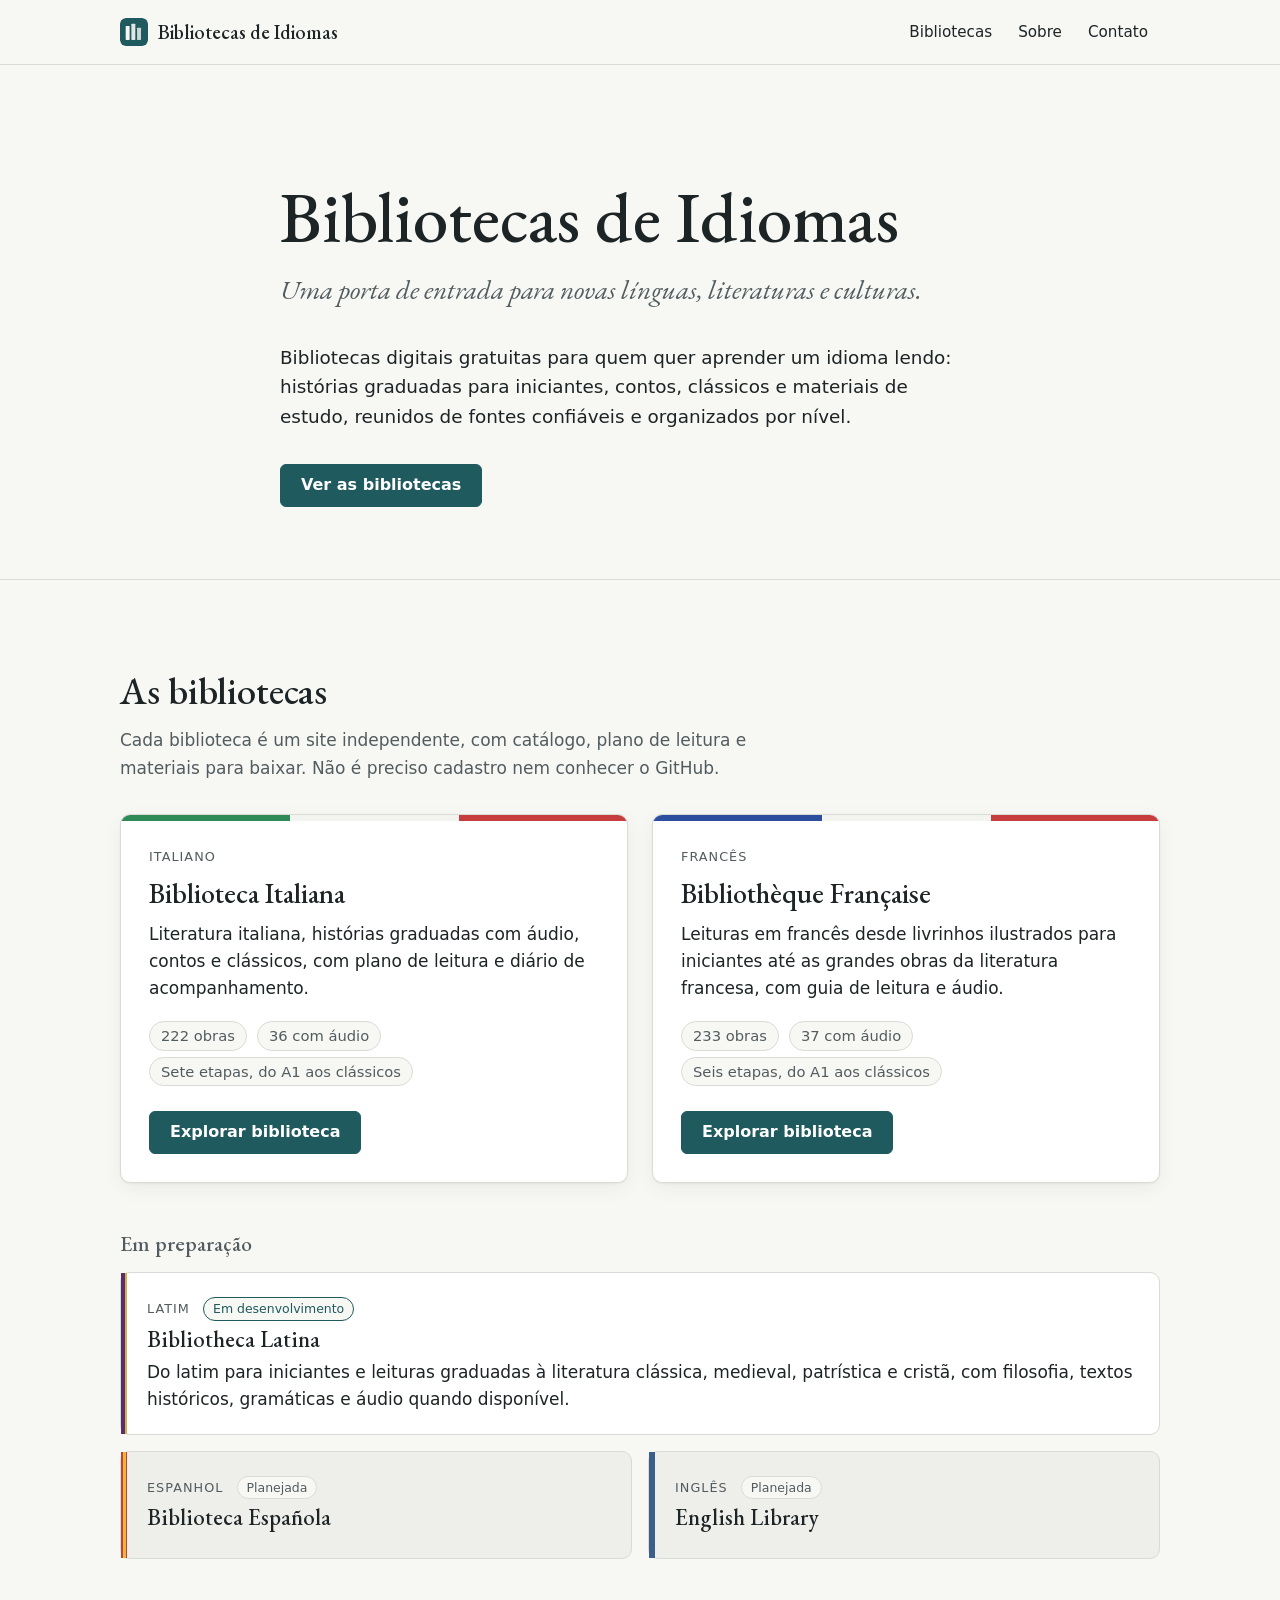
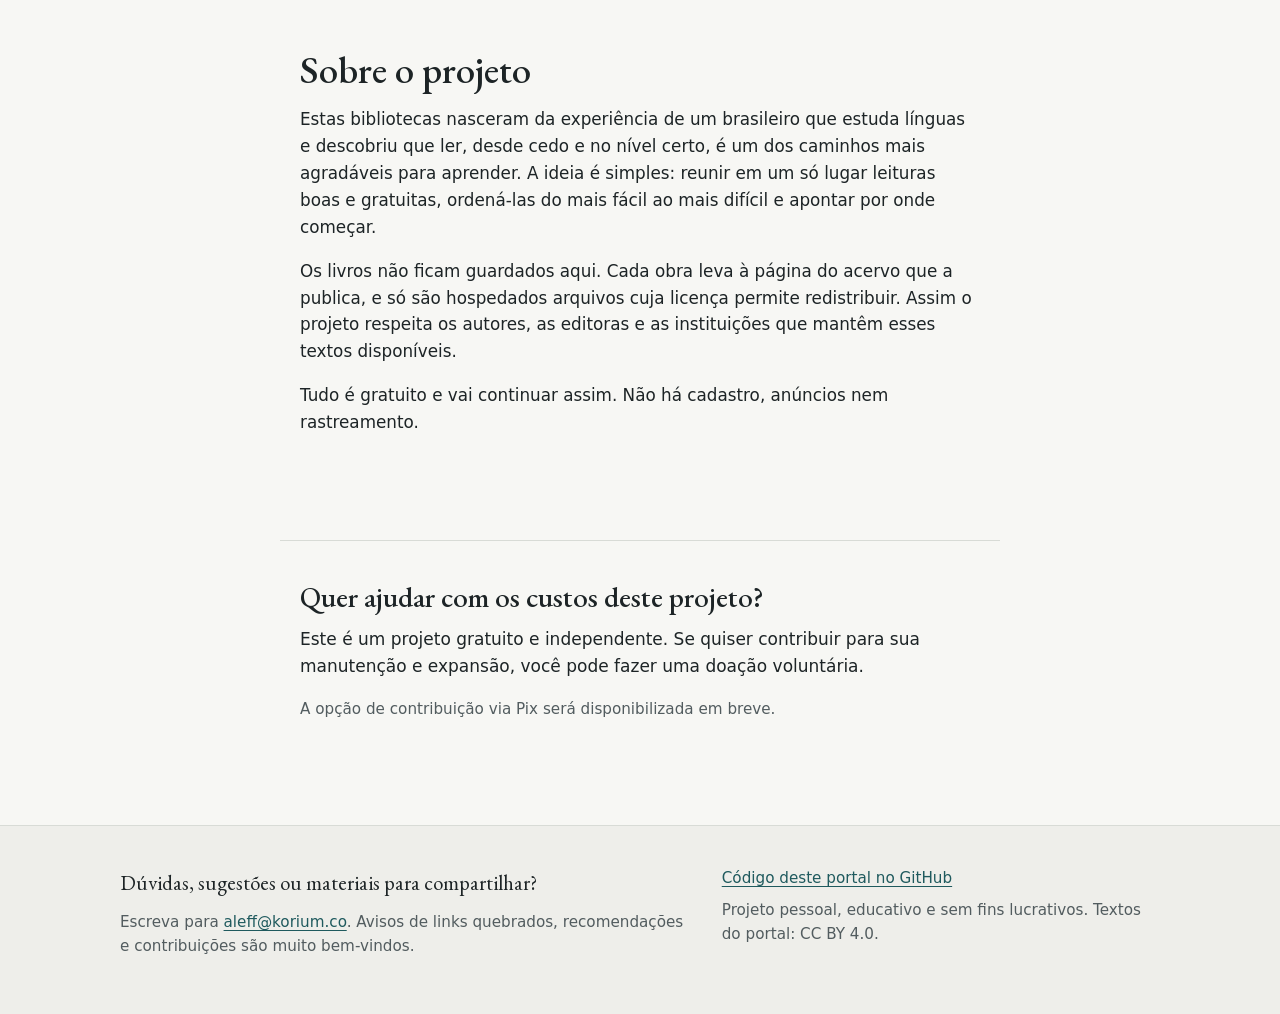
==== index.html @ 207a4b2d "feat: build central portal for the language libraries Static single-page portal in Brazilian Portugu" ====
<!doctype html>
<html lang="pt-BR">
<head>
<meta charset="utf-8">
<meta name="viewport" content="width=device-width, initial-scale=1">
<title>Bibliotecas de Idiomas: leituras gratuitas em italiano, francês e outras línguas</title>
<meta name="description" content="Uma porta de entrada para novas línguas, literaturas e culturas. Bibliotecas digitais gratuitas para aprender idiomas lendo: histórias graduadas, contos, clássicos e materiais de estudo em italiano, francês e, em breve, latim.">
<link rel="canonical" href="https://lg.korium.co/">
<meta property="og:url" content="https://lg.korium.co/">
<meta property="og:type" content="website">
<meta property="og:site_name" content="Bibliotecas de Idiomas">
<meta property="og:title" content="Bibliotecas de Idiomas">
<meta property="og:description" content="Uma porta de entrada para novas línguas, literaturas e culturas. Bibliotecas digitais gratuitas para aprender idiomas lendo.">
<meta property="og:image" content="https://lg.korium.co/assets/og.png">
<meta property="og:image:width" content="1200">
<meta property="og:image:height" content="630">
<meta property="og:locale" content="pt_BR">
<meta name="twitter:card" content="summary_large_image">
<meta name="theme-color" content="#1f5a5e">
<link rel="icon" href="assets/favicon.svg" type="image/svg+xml">
<link rel="preload" href="assets/fonts/ebgaramond-latin.woff2" as="font" type="font/woff2" crossorigin>
<link rel="stylesheet" href="assets/style.css">
<script type="application/ld+json">{"@context":"https://schema.org","@type":"WebSite","name":"Bibliotecas de Idiomas","url":"https://lg.korium.co/","inLanguage":"pt-BR","description":"Bibliotecas digitais gratuitas para aprender idiomas lendo: italiano, francês e, em breve, latim."}</script>
</head>
<body>
<a class="pular" href="#conteudo">Pular para o conteúdo</a>

<header class="topo">
  <div class="wrap">
    <a class="marca" href="#"><img src="assets/favicon.svg" alt="" width="28" height="28">Bibliotecas de Idiomas</a>
    <nav class="menu" aria-label="Principal">
      <a href="#bibliotecas">Bibliotecas</a>
      <a href="#sobre">Sobre</a>
      <a href="#contato">Contato</a>
    </nav>
  </div>
</header>

<main id="conteudo">

<section class="abertura">
  <div class="wrap">
    <h1>Bibliotecas de Idiomas</h1>
    <p class="subtitulo">Uma porta de entrada para novas línguas, literaturas e culturas.</p>
    <p class="lead">Bibliotecas digitais gratuitas para quem quer aprender um idioma lendo: histórias graduadas para iniciantes, contos, clássicos e materiais de estudo, reunidos de fontes confiáveis e organizados por nível.</p>
    <a class="botao" href="#bibliotecas">Ver as bibliotecas</a>
  </div>
</section>

<section id="bibliotecas" class="wrap secao">
  <h2>As bibliotecas</h2>
  <p class="intro">Cada biblioteca é um site independente, com catálogo, plano de leitura e materiais para baixar. Não é preciso cadastro nem conhecer o GitHub.</p>

  <!-- Bibliotecas publicadas. Para adicionar uma nova, copie um <article class="estante"> e ajuste data-lingua, textos e link. -->
  <div class="estantes">

    <article class="estante" data-lingua="it">
      <span class="faixa" aria-hidden="true"></span>
      <p class="idioma">Italiano</p>
      <h3>Biblioteca Italiana</h3>
      <p>Literatura italiana, histórias graduadas com áudio, contos e clássicos, com plano de leitura e diário de acompanhamento.</p>
      <ul class="fatos">
        <li>222 obras</li>
        <li>36 com áudio</li>
        <li>Sete etapas, do A1 aos clássicos</li>
      </ul>
      <a class="botao" href="https://oaleffemanuel.github.io/biblioteca-italiana/">Explorar biblioteca</a>
    </article>

    <article class="estante" data-lingua="fr">
      <span class="faixa" aria-hidden="true"></span>
      <p class="idioma">Francês</p>
      <h3>Bibliothèque Française</h3>
      <p>Leituras em francês desde livrinhos ilustrados para iniciantes até as grandes obras da literatura francesa, com guia de leitura e áudio.</p>
      <ul class="fatos">
        <li>233 obras</li>
        <li>37 com áudio</li>
        <li>Seis etapas, do A1 aos clássicos</li>
      </ul>
      <a class="botao" href="https://oaleffemanuel.github.io/biblioth-que-fran-aise/">Explorar biblioteca</a>
    </article>

  </div>

  <h3 class="titulo-futuras">Em preparação</h3>

  <!-- Bibliotecas futuras. Quando uma for publicada, mova-a para .estantes acima e adicione o link. -->
  <div class="futuras">

    <article class="futura destaque" data-lingua="la">
      <span class="faixa" aria-hidden="true"></span>
      <div>
        <p class="idioma">Latim <span class="estado">Em desenvolvimento</span></p>
        <h4>Bibliotheca Latina</h4>
        <p>Do latim para iniciantes e leituras graduadas à literatura clássica, medieval, patrística e cristã, com filosofia, textos históricos, gramáticas e áudio quando disponível.</p>
      </div>
    </article>

    <article class="futura" data-lingua="es">
      <span class="faixa" aria-hidden="true"></span>
      <div>
        <p class="idioma">Espanhol <span class="estado">Planejada</span></p>
        <h4>Biblioteca Española</h4>
      </div>
    </article>

    <article class="futura" data-lingua="en">
      <span class="faixa" aria-hidden="true"></span>
      <div>
        <p class="idioma">Inglês <span class="estado">Planejada</span></p>
        <h4>English Library</h4>
      </div>
    </article>

  </div>
</section>

<section id="sobre" class="wrap secao estreita">
  <h2>Sobre o projeto</h2>
  <p>Estas bibliotecas nasceram da experiência de um brasileiro que estuda línguas e descobriu que ler, desde cedo e no nível certo, é um dos caminhos mais agradáveis para aprender. A ideia é simples: reunir em um só lugar leituras boas e gratuitas, ordená-las do mais fácil ao mais difícil e apontar por onde começar.</p>
  <p>Os livros não ficam guardados aqui. Cada obra leva à página do acervo que a publica, e só são hospedados arquivos cuja licença permite redistribuir. Assim o projeto respeita os autores, as editoras e as instituições que mantêm esses textos disponíveis.</p>
  <p>Tudo é gratuito e vai continuar assim. Não há cadastro, anúncios nem rastreamento.</p>
</section>

<section id="apoio" class="wrap secao estreita apoio">
  <h2>Quer ajudar com os custos deste projeto?</h2>
  <p>Este é um projeto gratuito e independente. Se quiser contribuir para sua manutenção e expansão, você pode fazer uma doação voluntária.</p>
  <!-- A doação via Pix só aparece quando assets/config.js tiver uma chave configurada. -->
  <div class="pix" id="pix" hidden>
    <button class="botao" type="button" id="pix-abrir" aria-expanded="false" aria-controls="pix-painel">Contribuir via Pix</button>
    <div class="pix-painel" id="pix-painel" hidden>
      <p><span id="pix-rotulo">Chave Pix</span>:</p>
      <p class="pix-chave"><code id="pix-chave"></code> <button class="botao secundario" type="button" id="pix-copiar">Copiar chave</button></p>
      <p class="pix-nome" id="pix-nome"></p>
    </div>
  </div>
  <p class="nota" id="pix-inativo">A opção de contribuição via Pix será disponibilizada em breve.</p>
</section>

</main>

<footer class="rodape" id="contato">
  <div class="wrap">
    <div>
      <p class="rodape-titulo">Dúvidas, sugestões ou materiais para compartilhar?</p>
      <p>Escreva para <a href="mailto:aleff@korium.co">aleff@korium.co</a>. Avisos de links quebrados, recomendações e contribuições são muito bem-vindos.</p>
    </div>
    <div>
      <p><a href="https://github.com/oaleffemanuel/language-libraries">Código deste portal no GitHub</a></p>
      <p>Projeto pessoal, educativo e sem fins lucrativos. Textos do portal: CC BY 4.0.</p>
    </div>
  </div>
</footer>

<script src="assets/config.js" defer></script>
<script src="assets/app.js" defer></script>
</body>
</html>
---- assets/style.css ----
/* Bibliotecas de Idiomas: papel neutro, tinta verde-azulada, Garamond */
@font-face {
  font-family: "EB Garamond";
  font-style: normal;
  font-weight: 400 800;
  font-display: swap;
  src: url("fonts/ebgaramond-latin.woff2") format("woff2");
}
@font-face {
  font-family: "EB Garamond";
  font-style: italic;
  font-weight: 400 800;
  font-display: swap;
  src: url("fonts/ebgaramond-latin-italic.woff2") format("woff2");
}

:root {
  --fundo: #f7f7f4;
  --fundo-2: #eeeeea;
  --cartao: #ffffff;
  --tinta: #1d2426;
  --tinta-2: #525c5f;
  --linha: #d8dbd6;
  --acento: #1f5a5e;
  --acento-tinta: #ffffff;
  --sombra: 0 1px 2px rgba(29, 36, 38, .05), 0 6px 20px rgba(29, 36, 38, .05);
  --raio: 10px;
  --serifa: "EB Garamond", "Iowan Old Style", Garamond, Georgia, "Times New Roman", serif;
  --sem-serifa: system-ui, -apple-system, "Segoe UI", Roboto, "Helvetica Neue", Arial, sans-serif;
  color-scheme: light;
}
@media (prefers-color-scheme: dark) {
  :root {
    --fundo: #131a1b;
    --fundo-2: #1a2324;
    --cartao: #1e2829;
    --tinta: #e8e9e3;
    --tinta-2: #aab2b0;
    --linha: #2f3b3c;
    --acento: #8fcfd0;
    --acento-tinta: #0f1a1b;
    --sombra: 0 1px 2px rgba(0, 0, 0, .3), 0 6px 20px rgba(0, 0, 0, .25);
    color-scheme: dark;
  }
}

* { box-sizing: border-box; }
[hidden] { display: none !important; }
html { scroll-behavior: smooth; }
@media (prefers-reduced-motion: reduce) { html { scroll-behavior: auto; } }
body {
  margin: 0;
  background: var(--fundo);
  color: var(--tinta);
  font: 17px/1.6 var(--sem-serifa);
  -webkit-font-smoothing: antialiased;
}
img, svg { max-width: 100%; }
a { color: var(--acento); text-underline-offset: 3px; }
a:hover { text-decoration-thickness: 2px; }
:focus-visible { outline: 3px solid var(--acento); outline-offset: 3px; border-radius: 4px; }
h1, h2, h3, h4 { font-family: var(--serifa); font-weight: 500; line-height: 1.15; letter-spacing: 0; }
h1 { font-size: clamp(2.6rem, 6.5vw, 4.4rem); margin: 0 0 .2em; }
h2 { font-size: clamp(1.8rem, 3.4vw, 2.4rem); margin: 0 0 .4em; }
h3 { font-size: 1.75rem; margin: 0 0 .25em; }
h4 { font-size: 1.4rem; margin: 0 0 .25em; }
p { margin: 0 0 1em; }
.wrap { max-width: 1080px; margin: 0 auto; padding-inline: 20px; }
.estreita { max-width: 720px; }
.secao { padding-block: clamp(3rem, 7vw, 5.5rem); }
.secao + .secao { padding-top: 0; }
.intro { max-width: 60ch; color: var(--tinta-2); margin-bottom: 2rem; }
.lead { font-size: 1.15rem; max-width: 60ch; }
.nota { color: var(--tinta-2); font-size: .95rem; }

.pular { position: absolute; left: -999px; top: 8px; background: var(--tinta); color: var(--fundo); padding: 8px 14px; border-radius: 6px; z-index: 10; }
.pular:focus { left: 8px; }

/* cabeçalho */
.topo { border-bottom: 1px solid var(--linha); background: var(--fundo); }
.topo .wrap { display: flex; align-items: center; justify-content: space-between; gap: 16px; min-height: 64px; flex-wrap: wrap; }
.marca { display: inline-flex; align-items: center; gap: 10px; color: var(--tinta); text-decoration: none; font-family: var(--serifa); font-weight: 500; font-size: 1.25rem; }
.marca img { width: 28px; height: 28px; border-radius: 6px; }
.menu { display: flex; gap: 2px; }
.menu a { color: var(--tinta); text-decoration: none; padding: 6px 12px; border-radius: 6px; font-size: .95rem; }
.menu a:hover { background: var(--fundo-2); }

/* abertura */
.abertura { padding-block: clamp(3.5rem, 9vw, 7rem) clamp(2.5rem, 6vw, 4.5rem); border-bottom: 1px solid var(--linha); }
.abertura .wrap { max-width: 760px; margin: 0 auto; }
.subtitulo { font-family: var(--serifa); font-style: italic; font-size: clamp(1.35rem, 2.6vw, 1.7rem); line-height: 1.3; color: var(--tinta-2); margin: 0 0 1.2em; padding-bottom: .1em; }
.abertura .lead { margin-bottom: 1.8em; }

/* botões */
.botao {
  display: inline-block; background: var(--acento); color: var(--acento-tinta);
  border: 1px solid var(--acento); border-radius: 6px; padding: 10px 20px;
  font: 600 1rem/1.3 var(--sem-serifa); text-decoration: none; cursor: pointer;
  transition: transform .12s ease, filter .12s ease; white-space: nowrap;
}
.botao:hover { filter: brightness(1.08); text-decoration: none; }
.botao:active { transform: translateY(1px); }
.botao.secundario { background: transparent; color: var(--acento); }
.botao.secundario:hover { background: var(--fundo-2); }
@media (prefers-reduced-motion: reduce) { .botao { transition: none; } }

/* estantes: bibliotecas publicadas */
.estantes { display: grid; grid-template-columns: repeat(auto-fit, minmax(300px, 1fr)); gap: 24px; }
.estante {
  position: relative; display: flex; flex-direction: column; gap: 4px;
  background: var(--cartao); border: 1px solid var(--linha); border-radius: var(--raio);
  padding: 28px 28px 28px; box-shadow: var(--sombra); overflow: hidden;
}
.estante > p, .futura > div > p { margin: 0 0 .9em; }
.estante .botao { align-self: flex-start; margin-top: auto; }
.faixa { position: absolute; left: 0; top: 0; right: 0; height: 6px; display: block; }
.idioma { font-size: .8rem; letter-spacing: .08em; text-transform: uppercase; color: var(--tinta-2); margin: 4px 0 6px !important; }
.fatos { list-style: none; margin: 0 0 1.4em; padding: 0; display: flex; flex-wrap: wrap; gap: 6px 10px; font-size: .92rem; color: var(--tinta-2); }
.fatos li { border: 1px solid var(--linha); border-radius: 999px; padding: 2px 11px; background: var(--fundo); }

/* cores nacionais, só nas faixas */
[data-lingua="it"] .faixa { background: linear-gradient(90deg, #2e8b57 0 33.4%, #f3f3f0 33.4% 66.7%, #c63d3d 66.7%); }
[data-lingua="fr"] .faixa { background: linear-gradient(90deg, #2b4f9e 0 33.4%, #f3f3f0 33.4% 66.7%, #c63d3d 66.7%); }
[data-lingua="la"] .faixa { background: linear-gradient(90deg, #5b2d6e 0 60%, #d4b24c 60%); }
[data-lingua="es"] .faixa { background: linear-gradient(90deg, #c63d3d 0 25%, #e8b83a 25% 75%, #c63d3d 75%); }
[data-lingua="en"] .faixa { background: #3b5f8a; }

/* futuras */
.titulo-futuras { font-size: 1.35rem; margin: 3rem 0 1rem; color: var(--tinta-2); }
.futuras { display: grid; grid-template-columns: 1fr 1fr; gap: 16px; }
.futura {
  position: relative; display: flex; gap: 16px; align-items: flex-start;
  border: 1px solid var(--linha); border-radius: var(--raio); padding: 20px 22px 20px 26px; background: var(--fundo-2);
}
.futura .faixa { top: 0; bottom: 0; right: auto; width: 6px; height: auto; }
.futura.destaque { grid-column: 1 / -1; background: var(--cartao); }
.futura h4 { margin-bottom: .3em; }
.futura > div > p:last-child { margin-bottom: 0; }
.estado { display: inline-block; margin-left: 8px; padding: 1px 9px; border-radius: 999px; border: 1px solid var(--linha); background: var(--fundo); text-transform: none; letter-spacing: 0; font-size: .78rem; color: var(--tinta-2); }
.futura.destaque .estado { color: var(--acento); border-color: var(--acento); }

/* sobre e apoio */
#sobre p { font-size: 1.05rem; }
.secao.apoio { border-top: 1px solid var(--linha); padding-top: 2.5rem; }
.apoio h2 { font-size: clamp(1.4rem, 2.6vw, 1.8rem); }
.pix-painel { margin-top: 1rem; padding: 16px 18px; border: 1px solid var(--linha); border-radius: var(--raio); background: var(--cartao); }
.pix-painel p { margin-bottom: .5em; }
.pix-chave { display: flex; flex-wrap: wrap; gap: 10px; align-items: center; }
.pix-chave code { font-size: 1.05rem; padding: 6px 10px; background: var(--fundo-2); border-radius: 6px; word-break: break-all; }
.pix-nome { color: var(--tinta-2); font-size: .95rem; margin: 0; }

/* rodapé */
.rodape { border-top: 1px solid var(--linha); background: var(--fundo-2); padding-block: 2.5rem 3rem; font-size: .95rem; color: var(--tinta-2); }
.rodape .wrap { display: grid; grid-template-columns: 1.3fr 1fr; gap: 32px; }
.rodape-titulo { font-family: var(--serifa); font-size: 1.3rem; color: var(--tinta); margin-bottom: .3em; }
.rodape p { margin-bottom: .5em; }

/* telas estreitas */
@media (max-width: 720px) {
  .topo .wrap { justify-content: center; }
  .menu { width: 100%; justify-content: center; }
  .marca { padding-top: 12px; }
  .futuras { grid-template-columns: 1fr; }
  .rodape .wrap { grid-template-columns: 1fr; gap: 20px; }
  .estante { padding: 24px 20px; }
  h3 { font-size: 1.55rem; }
}
@media (max-width: 400px) {
  .botao { white-space: normal; }
}
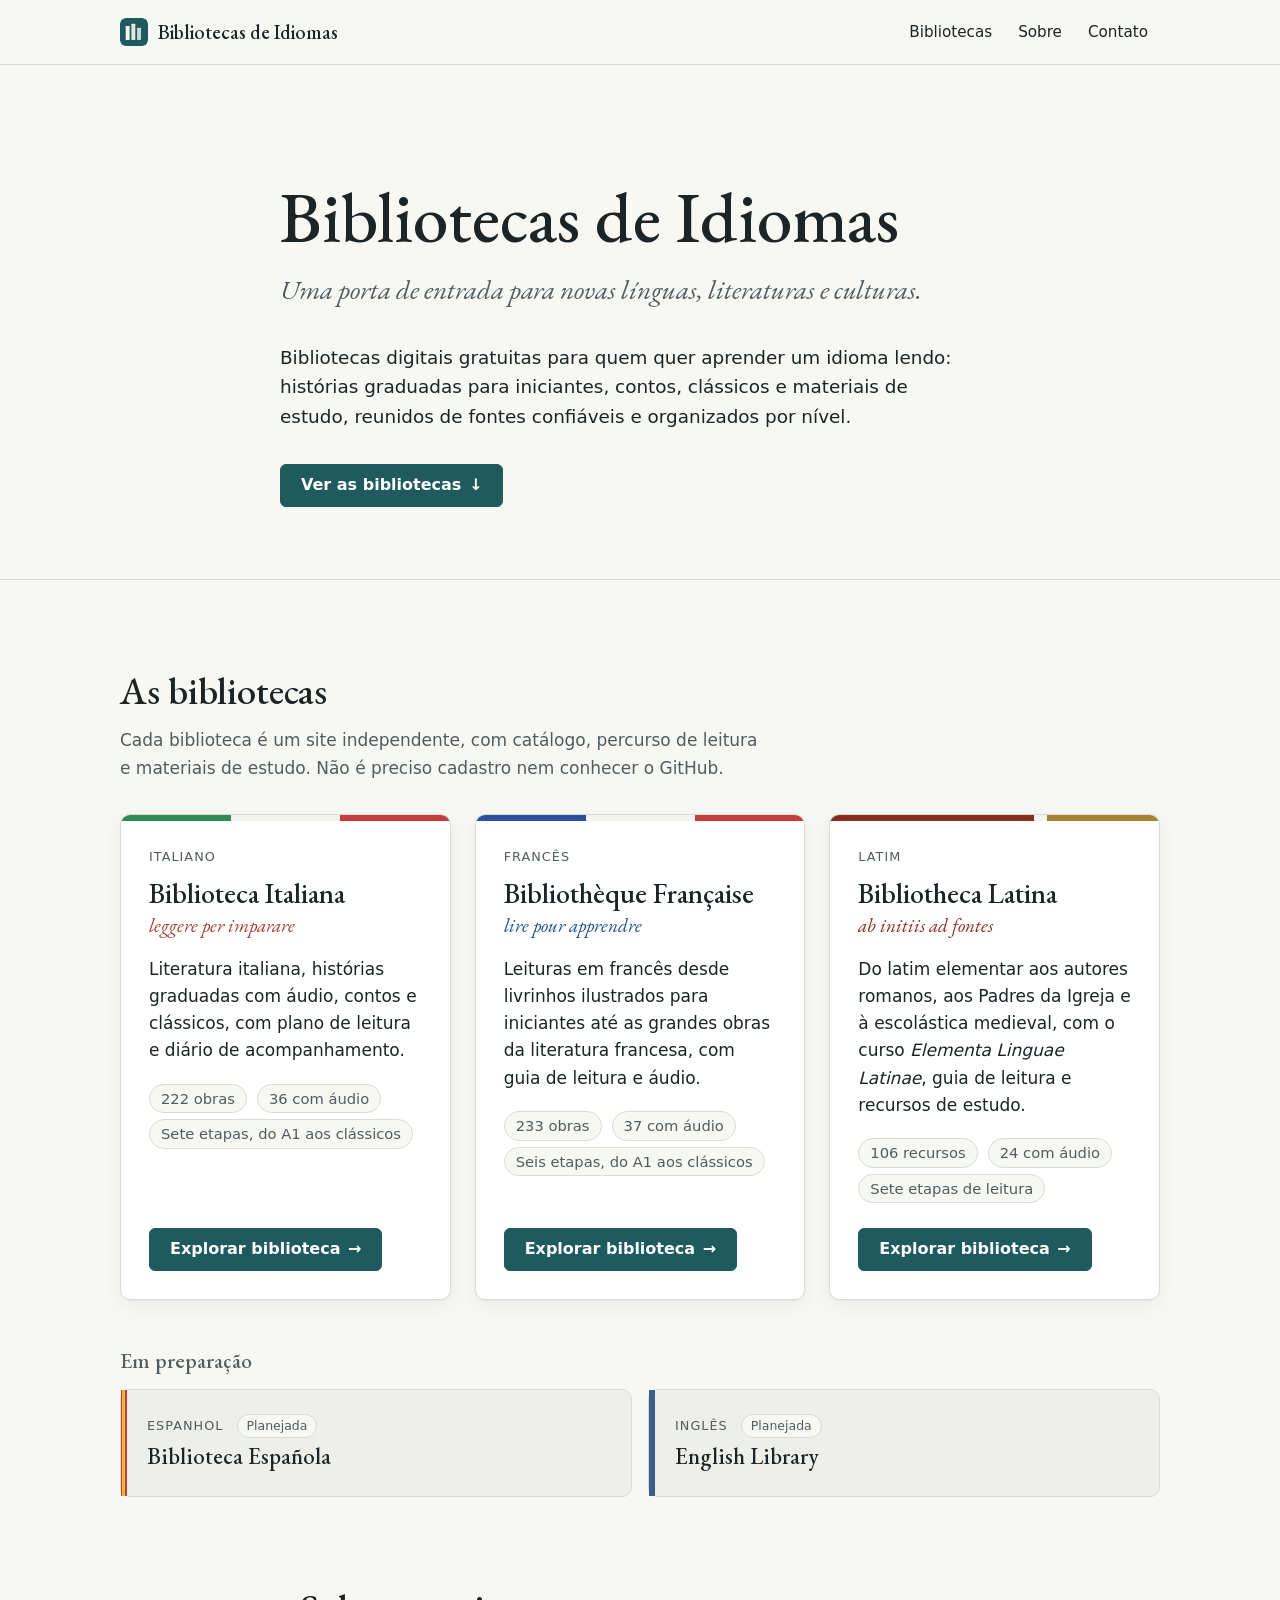
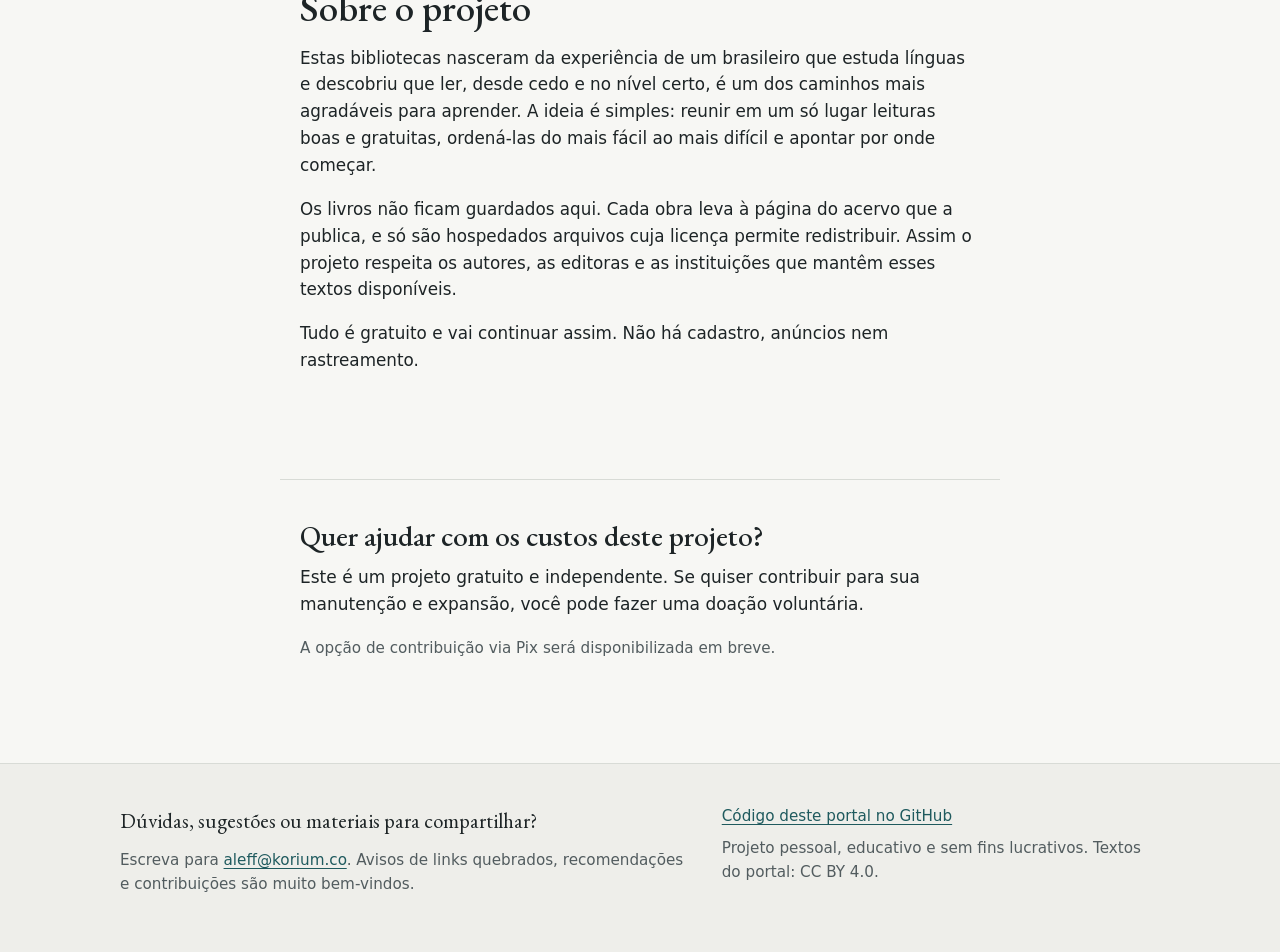
==== commit 373e7954: "feat: add bibliotheca latina and refine library cards Move the Latin library from 'em preparação' in" ====
--- a/index.html
+++ b/index.html
@@ -3,8 +3,8 @@
 <head>
 <meta charset="utf-8">
 <meta name="viewport" content="width=device-width, initial-scale=1">
-<title>Bibliotecas de Idiomas: leituras gratuitas em italiano, francês e outras línguas</title>
-<meta name="description" content="Uma porta de entrada para novas línguas, literaturas e culturas. Bibliotecas digitais gratuitas para aprender idiomas lendo: histórias graduadas, contos, clássicos e materiais de estudo em italiano, francês e, em breve, latim.">
+<title>Bibliotecas de Idiomas: leituras gratuitas em italiano, francês e latim</title>
+<meta name="description" content="Uma porta de entrada para novas línguas, literaturas e culturas. Bibliotecas digitais gratuitas para aprender idiomas lendo: histórias graduadas, contos, clássicos e materiais de estudo em italiano, francês e latim.">
 <link rel="canonical" href="https://lg.korium.co/">
 <meta property="og:url" content="https://lg.korium.co/">
 <meta property="og:type" content="website">
@@ -20,7 +20,8 @@
 <link rel="icon" href="assets/favicon.svg" type="image/svg+xml">
 <link rel="preload" href="assets/fonts/ebgaramond-latin.woff2" as="font" type="font/woff2" crossorigin>
 <link rel="stylesheet" href="assets/style.css">
-<script type="application/ld+json">{"@context":"https://schema.org","@type":"WebSite","name":"Bibliotecas de Idiomas","url":"https://lg.korium.co/","inLanguage":"pt-BR","description":"Bibliotecas digitais gratuitas para aprender idiomas lendo: italiano, francês e, em breve, latim."}</script>
+<script>if ("IntersectionObserver" in window && !matchMedia("(prefers-reduced-motion: reduce)").matches) document.documentElement.classList.add("anim");</script>
+<script type="application/ld+json">{"@context":"https://schema.org","@type":"WebSite","name":"Bibliotecas de Idiomas","url":"https://lg.korium.co/","inLanguage":"pt-BR","description":"Bibliotecas digitais gratuitas para aprender idiomas lendo: italiano, francês e latim."}</script>
 </head>
 <body>
 <a class="pular" href="#conteudo">Pular para o conteúdo</a>
@@ -40,61 +41,68 @@
 
 <section class="abertura">
   <div class="wrap">
-    <h1>Bibliotecas de Idiomas</h1>
-    <p class="subtitulo">Uma porta de entrada para novas línguas, literaturas e culturas.</p>
-    <p class="lead">Bibliotecas digitais gratuitas para quem quer aprender um idioma lendo: histórias graduadas para iniciantes, contos, clássicos e materiais de estudo, reunidos de fontes confiáveis e organizados por nível.</p>
-    <a class="botao" href="#bibliotecas">Ver as bibliotecas</a>
+    <h1 class="entrada" style="--i:0">Bibliotecas de Idiomas</h1>
+    <p class="subtitulo entrada" style="--i:1">Uma porta de entrada para novas línguas, literaturas e culturas.</p>
+    <p class="lead entrada" style="--i:2">Bibliotecas digitais gratuitas para quem quer aprender um idioma lendo: histórias graduadas para iniciantes, contos, clássicos e materiais de estudo, reunidos de fontes confiáveis e organizados por nível.</p>
+    <a class="botao entrada" style="--i:3" href="#bibliotecas">Ver as bibliotecas <span class="seta seta-baixo" aria-hidden="true">↓</span></a>
   </div>
 </section>
 
 <section id="bibliotecas" class="wrap secao">
-  <h2>As bibliotecas</h2>
-  <p class="intro">Cada biblioteca é um site independente, com catálogo, plano de leitura e materiais para baixar. Não é preciso cadastro nem conhecer o GitHub.</p>
+  <h2 class="revelar">As bibliotecas</h2>
+  <p class="intro revelar">Cada biblioteca é um site independente, com catálogo, percurso de leitura e materiais de estudo. Não é preciso cadastro nem conhecer o GitHub.</p>
 
   <!-- Bibliotecas publicadas. Para adicionar uma nova, copie um <article class="estante"> e ajuste data-lingua, textos e link. -->
   <div class="estantes">
 
-    <article class="estante" data-lingua="it">
+    <article class="estante revelar" data-lingua="it">
       <span class="faixa" aria-hidden="true"></span>
       <p class="idioma">Italiano</p>
       <h3>Biblioteca Italiana</h3>
+      <p class="lema" lang="it">leggere per imparare</p>
       <p>Literatura italiana, histórias graduadas com áudio, contos e clássicos, com plano de leitura e diário de acompanhamento.</p>
       <ul class="fatos">
         <li>222 obras</li>
         <li>36 com áudio</li>
         <li>Sete etapas, do A1 aos clássicos</li>
       </ul>
-      <a class="botao" href="https://oaleffemanuel.github.io/biblioteca-italiana/">Explorar biblioteca</a>
+      <a class="botao" href="https://oaleffemanuel.github.io/biblioteca-italiana/" aria-label="Explorar a Biblioteca Italiana">Explorar biblioteca <span class="seta" aria-hidden="true">→</span></a>
     </article>
 
-    <article class="estante" data-lingua="fr">
+    <article class="estante revelar" data-lingua="fr">
       <span class="faixa" aria-hidden="true"></span>
       <p class="idioma">Francês</p>
       <h3>Bibliothèque Française</h3>
+      <p class="lema" lang="fr">lire pour apprendre</p>
       <p>Leituras em francês desde livrinhos ilustrados para iniciantes até as grandes obras da literatura francesa, com guia de leitura e áudio.</p>
       <ul class="fatos">
         <li>233 obras</li>
         <li>37 com áudio</li>
         <li>Seis etapas, do A1 aos clássicos</li>
       </ul>
-      <a class="botao" href="https://oaleffemanuel.github.io/biblioth-que-fran-aise/">Explorar biblioteca</a>
+      <a class="botao" href="https://oaleffemanuel.github.io/biblioth-que-fran-aise/" aria-label="Explorar a Bibliothèque Française">Explorar biblioteca <span class="seta" aria-hidden="true">→</span></a>
+    </article>
+
+    <article class="estante revelar" data-lingua="la">
+      <span class="faixa" aria-hidden="true"></span>
+      <p class="idioma">Latim</p>
+      <h3>Bibliotheca Latina</h3>
+      <p class="lema" lang="la">ab initiis ad fontes</p>
+      <p>Do latim elementar aos autores romanos, aos Padres da Igreja e à escolástica medieval, com o curso <i lang="la">Elementa Linguae Latinae</i>, guia de leitura e recursos de estudo.</p>
+      <ul class="fatos">
+        <li>106 recursos</li>
+        <li>24 com áudio</li>
+        <li>Sete etapas de leitura</li>
+      </ul>
+      <a class="botao" href="https://oaleffemanuel.github.io/bibliotheca-latina/" aria-label="Explorar a Bibliotheca Latina">Explorar biblioteca <span class="seta" aria-hidden="true">→</span></a>
     </article>
 
   </div>
 
-  <h3 class="titulo-futuras">Em preparação</h3>
+  <h3 class="titulo-futuras revelar">Em preparação</h3>
 
   <!-- Bibliotecas futuras. Quando uma for publicada, mova-a para .estantes acima e adicione o link. -->
-  <div class="futuras">
-
-    <article class="futura destaque" data-lingua="la">
-      <span class="faixa" aria-hidden="true"></span>
-      <div>
-        <p class="idioma">Latim <span class="estado">Em desenvolvimento</span></p>
-        <h4>Bibliotheca Latina</h4>
-        <p>Do latim para iniciantes e leituras graduadas à literatura clássica, medieval, patrística e cristã, com filosofia, textos históricos, gramáticas e áudio quando disponível.</p>
-      </div>
-    </article>
+  <div class="futuras revelar">
 
     <article class="futura" data-lingua="es">
       <span class="faixa" aria-hidden="true"></span>
--- a/assets/style.css
+++ b/assets/style.css
@@ -105,7 +105,8 @@
 @media (prefers-reduced-motion: reduce) { .botao { transition: none; } }
 
 /* estantes: bibliotecas publicadas */
-.estantes { display: grid; grid-template-columns: repeat(auto-fit, minmax(300px, 1fr)); gap: 24px; }
+.estantes { display: grid; grid-template-columns: repeat(auto-fit, minmax(min(280px, 100%), 1fr)); gap: 24px; }
+@media (min-width: 624px) and (max-width: 927px) { .estante:last-child { grid-column: 1 / -1; } }
 .estante {
   position: relative; display: flex; flex-direction: column; gap: 4px;
   background: var(--cartao); border: 1px solid var(--linha); border-radius: var(--raio);
@@ -121,7 +122,7 @@
 /* cores nacionais, só nas faixas */
 [data-lingua="it"] .faixa { background: linear-gradient(90deg, #2e8b57 0 33.4%, #f3f3f0 33.4% 66.7%, #c63d3d 66.7%); }
 [data-lingua="fr"] .faixa { background: linear-gradient(90deg, #2b4f9e 0 33.4%, #f3f3f0 33.4% 66.7%, #c63d3d 66.7%); }
-[data-lingua="la"] .faixa { background: linear-gradient(90deg, #5b2d6e 0 60%, #d4b24c 60%); }
+[data-lingua="la"] .faixa { background: linear-gradient(90deg, #8a2b1d 0 62%, #f3f3f0 62% 66%, #a98434 66%); }
 [data-lingua="es"] .faixa { background: linear-gradient(90deg, #c63d3d 0 25%, #e8b83a 25% 75%, #c63d3d 75%); }
 [data-lingua="en"] .faixa { background: #3b5f8a; }
 
@@ -133,11 +134,9 @@
   border: 1px solid var(--linha); border-radius: var(--raio); padding: 20px 22px 20px 26px; background: var(--fundo-2);
 }
 .futura .faixa { top: 0; bottom: 0; right: auto; width: 6px; height: auto; }
-.futura.destaque { grid-column: 1 / -1; background: var(--cartao); }
 .futura h4 { margin-bottom: .3em; }
 .futura > div > p:last-child { margin-bottom: 0; }
 .estado { display: inline-block; margin-left: 8px; padding: 1px 9px; border-radius: 999px; border: 1px solid var(--linha); background: var(--fundo); text-transform: none; letter-spacing: 0; font-size: .78rem; color: var(--tinta-2); }
-.futura.destaque .estado { color: var(--acento); border-color: var(--acento); }
 
 /* sobre e apoio */
 #sobre p { font-size: 1.05rem; }
@@ -155,6 +154,59 @@
 .rodape-titulo { font-family: var(--serifa); font-size: 1.3rem; color: var(--tinta); margin-bottom: .3em; }
 .rodape p { margin-bottom: .5em; }
 
+/* cartões: cor de cada biblioteca, lema, elevação e cartão inteiro clicável */
+.estante[data-lingua="it"] { --tom: #a63d2f; }
+.estante[data-lingua="fr"] { --tom: #1f4e8c; }
+.estante[data-lingua="la"] { --tom: #8a2b1d; }
+@media (prefers-color-scheme: dark) {
+  .estante[data-lingua="it"] { --tom: #e8917a; }
+  .estante[data-lingua="fr"] { --tom: #9dbcf0; }
+  .estante[data-lingua="la"] { --tom: #e39a86; }
+}
+.estante h3 { margin-bottom: 0; }
+.estante .lema { font-family: var(--serifa); font-style: italic; font-size: 1.2rem; line-height: 1.3; color: var(--tom); margin: 0 0 .7em !important; }
+.estante .botao::after { content: ""; position: absolute; inset: 0; border-radius: var(--raio); }
+/* filter e transform no botão encolheriam a área clicável do cartão: o retorno visual vai para o cartão */
+.estante .botao, .estante .botao:hover, .estante .botao:active { filter: none; transform: none; }
+.estante:hover .botao { background: color-mix(in srgb, var(--acento) 86%, var(--tinta)); border-color: color-mix(in srgb, var(--acento) 86%, var(--tinta)); }
+.estante .botao:focus-visible { outline: none; }
+.estante:has(.botao:focus-visible) { outline: 3px solid var(--acento); outline-offset: 3px; }
+.estante a { -webkit-tap-highlight-color: transparent; }
+.seta { display: inline-block; margin-left: 2px; }
+.faixa { transform-origin: top; }
+
+@media (prefers-reduced-motion: no-preference) {
+  .estante { transition: transform .35s cubic-bezier(.2, .7, .2, 1), box-shadow .35s ease, border-color .35s ease; }
+  .faixa { transition: transform .35s cubic-bezier(.2, .7, .2, 1); }
+  .seta { transition: transform .3s cubic-bezier(.2, .7, .2, 1); }
+  .estante:active { transform: scale(.99); }
+  .botao:hover .seta-baixo { transform: translateY(3px); }
+
+  /* entrada da abertura, escalonada */
+  .entrada { animation: subir .8s cubic-bezier(.2, .7, .2, 1) both; animation-delay: calc(var(--i, 0) * 90ms); }
+  @keyframes subir { from { opacity: 0; transform: translateY(12px); } }
+
+  /* seções que aparecem ao rolar (só quando o JS está ativo) */
+  .anim .revelar { opacity: 0; transform: translateY(18px); transition: opacity .8s cubic-bezier(.2, .7, .2, 1), transform .8s cubic-bezier(.2, .7, .2, 1); }
+  .anim .revelar.visivel { opacity: 1; transform: none; }
+  .anim .estante.revelar.visivel { transition: opacity .8s cubic-bezier(.2, .7, .2, 1), transform .35s cubic-bezier(.2, .7, .2, 1), box-shadow .35s ease, border-color .35s ease; }
+  .anim .estante.revelar:nth-child(2) { transition-delay: 90ms; }
+  .anim .estante.revelar:nth-child(3) { transition-delay: 180ms; }
+  .anim .estante.revelar.visivel:hover { transition-delay: 0s; }
+}
+@media (hover: hover) {
+  .estante:hover { transform: translateY(-4px); border-color: color-mix(in srgb, var(--tom) 45%, var(--linha)); box-shadow: 0 2px 4px rgba(29, 36, 38, .06), 0 16px 36px rgba(29, 36, 38, .10); }
+  .anim .estante.revelar.visivel:hover { transform: translateY(-4px); }
+  .estante:hover .faixa { transform: scaleY(1.7); }
+  .estante:hover .seta { transform: translateX(4px); }
+}
+@media (prefers-reduced-motion: reduce) { .estante:hover, .anim .estante.revelar.visivel:hover { transform: none; } .estante:hover .faixa { transform: none; } }
+
+/* menu: sublinhado que desliza */
+.menu a { background-image: linear-gradient(var(--acento), var(--acento)); background-size: 0 2px; background-position: 50% calc(100% - 3px); background-repeat: no-repeat; }
+@media (prefers-reduced-motion: no-preference) { .menu a { transition: background-size .3s cubic-bezier(.2, .7, .2, 1), background-color .2s; } }
+.menu a:hover, .menu a:focus-visible { background-size: calc(100% - 24px) 2px; }
+
 /* telas estreitas */
 @media (max-width: 720px) {
   .topo .wrap { justify-content: center; }
